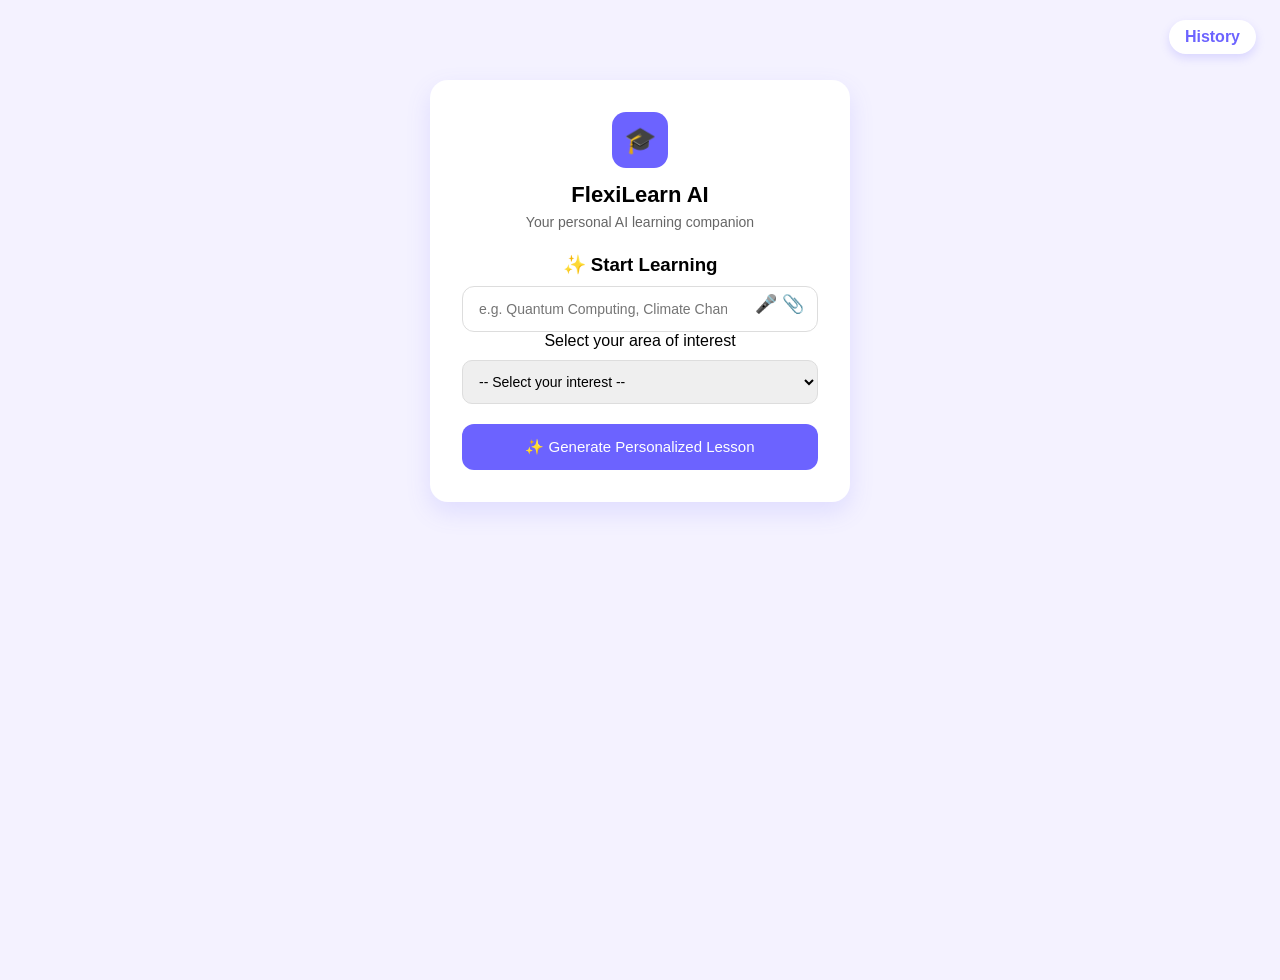
==== frontend/index.html @ 93a75a01 "Initial commit" ====
<!DOCTYPE html>
<html>
<head>
  <title>FlexiLearn AI</title>
  <link rel="stylesheet" href="css/style.css">
</head>
<body>

<!-- Top Right History Button -->

<a href="history.html" class="history-btn">History</a>

<div class="container">

  <!-- Logo -->
  <div class="logo">
    🎓
  </div>

  <h1>FlexiLearn AI</h1>
  <p class="subtitle">Your personal AI learning companion</p>

  <h3 class="section-title">✨ Start Learning</h3>

  <!-- Input Box -->
  <div class="input-wrapper">
  <input
    type="text"
    id="topic"
    placeholder="e.g. Quantum Computing, Climate Change, Machine Learning..."
  />

  <span class="input-icons">
    🎤
    📎
  </span>
</div>


  <!-- Interest -->
  <label>Select your area of interest</label>

<select id="interest" onchange="handleInterestChange()">
  <option value="">-- Select your interest --</option>
  <option value="Cricket">Cricket</option>
  <option value="Football">Football</option>
  <option value="Gaming">Gaming</option>
  <option value="Movies">Movies</option>
  <option value="Music">Music</option>
  <option value="Technology">Technology</option>
  <option value="Others">Others</option>
</select>

<input
  type="text"
  id="customInterest"
  placeholder="Enter your interest..."
  style="display: none; margin-top: 10px;"
/>



  <button onclick="generate()">✨ Generate Personalized Lesson</button>

</div>

<script src="js/main.js"></script>
<script src="js/quiz.js"></script>
</body>

</html>
---- frontend/css/style.css ----
/* RESET */
* {
  box-sizing: border-box;
  margin: 0;
  padding: 0;
}

/* PAGE BACKGROUND */
body {
  font-family: "Segoe UI", sans-serif;
  background: #f4f2ff;   /* flat background, no overlay */
  min-height: 100vh;
}

/* MAIN CARD */
.container {
  width: 420px;
  background: #ffffff;  /* SOLID WHITE */
  margin: 80px auto;
  padding: 32px;
  border-radius: 18px;
  box-shadow: 0 10px 25px rgba(108, 99, 255, 0.15);
  text-align: center;
}


.history-btn {
  position: fixed;
  top: 20px;
  right: 24px;
  background: white;
  color: #6c63ff;
  padding: 8px 16px;
  border-radius: 20px;
  text-decoration: none;
  font-weight: 600;
  box-shadow: 0 4px 10px rgba(108, 99, 255, 0.2);
  z-index: 1000;
}

.history-btn:hover {
  background: #6c63ff;
  color: white;
}


/* LOGO */
.logo {
  width: 56px;
  height: 56px;
  background: #6c63ff;
  border-radius: 14px;
  display: flex;
  align-items: center;
  justify-content: center;
  margin: 0 auto 14px;
  color: white;
  font-size: 26px;
}

/* TITLE */
h1 {
  font-size: 22px;
  margin-bottom: 6px;
}

.subtitle {
  font-size: 14px;
  color: #666;
  margin-bottom: 24px;
}

/* INPUTS */
input, select {
  width: 100%;
  padding: 12px;
  margin-top: 10px;
  border-radius: 10px;
  border: 1px solid #ddd;
  font-size: 14px;
}

/* BUTTON */
button {
  width: 100%;
  margin-top: 20px;
  padding: 14px;
  background: #6c63ff;
  color: white;
  border: none;
  border-radius: 12px;
  font-size: 15px;
  cursor: pointer;
}

button:hover {
  background: #5a52e0;
}

.input-wrapper {
  position: relative;
  width: 100%;
}

.input-wrapper input {
  width: 100%;
  padding: 14px 90px 14px 16px;
  border-radius: 12px;
  border: 1px solid #ddd;
  font-size: 14px;
  outline: none;
}

.input-wrapper input:focus {
  border-color: #6c63ff;
}

.input-icons {
  position: absolute;
  right: 14px;
  top: 50%;
  transform: translateY(-50%);
  display: flex;
  gap: 12px;
  font-size: 18px;
  cursor: pointer;
}

select,
#customInterest {
  width: 100%;
  padding: 12px;
  border-radius: 10px;
  border: 1px solid #ddd;
  font-size: 14px;
}

/* History Page Center Alignment */
.history-container {
  max-width: 500px;
  margin: 100px auto;
  background: white;
  padding: 25px;
  border-radius: 16px;
  text-align: center;
  box-shadow: 0 8px 20px rgba(108, 99, 255, 0.12);
}

#historyList {
  list-style: none;
  padding: 0;
  margin-top: 20px;
}

#historyList li {
  background: #f3f1ff;
  margin: 10px 0;
  padding: 12px;
  border-radius: 10px;
  font-size: 14px;
  color: #3f3d56;
}

/* Quiz Page Center Alignment */
.quiz-container {
  max-width: 500px;
  margin: 100px auto;
  background: white;
  padding: 25px;
  border-radius: 16px;
  text-align: center;
  box-shadow: 0 8px 20px rgba(108, 99, 255, 0.15);
}

/* Question Card */
.question-card {
  background: #6c63ff;
  color: white;
  padding: 15px;
  border-radius: 12px;
  margin-bottom: 20px;
  font-size: 16px;
}

/* Options */
.options-container {
  display: flex;
  flex-direction: column;
  gap: 12px;
}

.option-btn {
  background: white;
  border: 1px solid #ddd;
  padding: 12px;
  border-radius: 10px;
  cursor: pointer;
  text-align: left;
  display: flex;
  justify-content: space-between;
  align-items: center;
  font-size: 14px;
}

/* Correct & Wrong styles */
.option-btn.correct {
  background: #e6fffa;
  border-color: #2ecc71;
  color: #2ecc71;
}

.option-btn.wrong {
  background: #ffecec;
  border-color: #e74c3c;
  color: #e74c3c;
}

/* Icon */
.option-icon {
  font-size: 18px;
}


.nav-buttons {
  display: flex;
  justify-content: space-between;
  margin-top: 20px;
}

.nav-buttons button {
  width: 45%;
}

/* Home button (top-left) */
.home-btn {
  position: fixed;
  top: 20px;
  left: 24px;
  background: white;
  color: #6c63ff;
  padding: 8px 16px;
  border-radius: 20px;
  text-decoration: none;
  font-weight: 600;
  box-shadow: 0 4px 10px rgba(108, 99, 255, 0.2);
  z-index: 1000;
}

.home-btn:hover {
  background: #6c63ff;
  color: white;
}

/* Result buttons */
.result-buttons {
  display: flex;
  justify-content: space-between;
  gap: 15px;
  margin-top: 25px;
}

.result-buttons button {
  flex: 1;
}
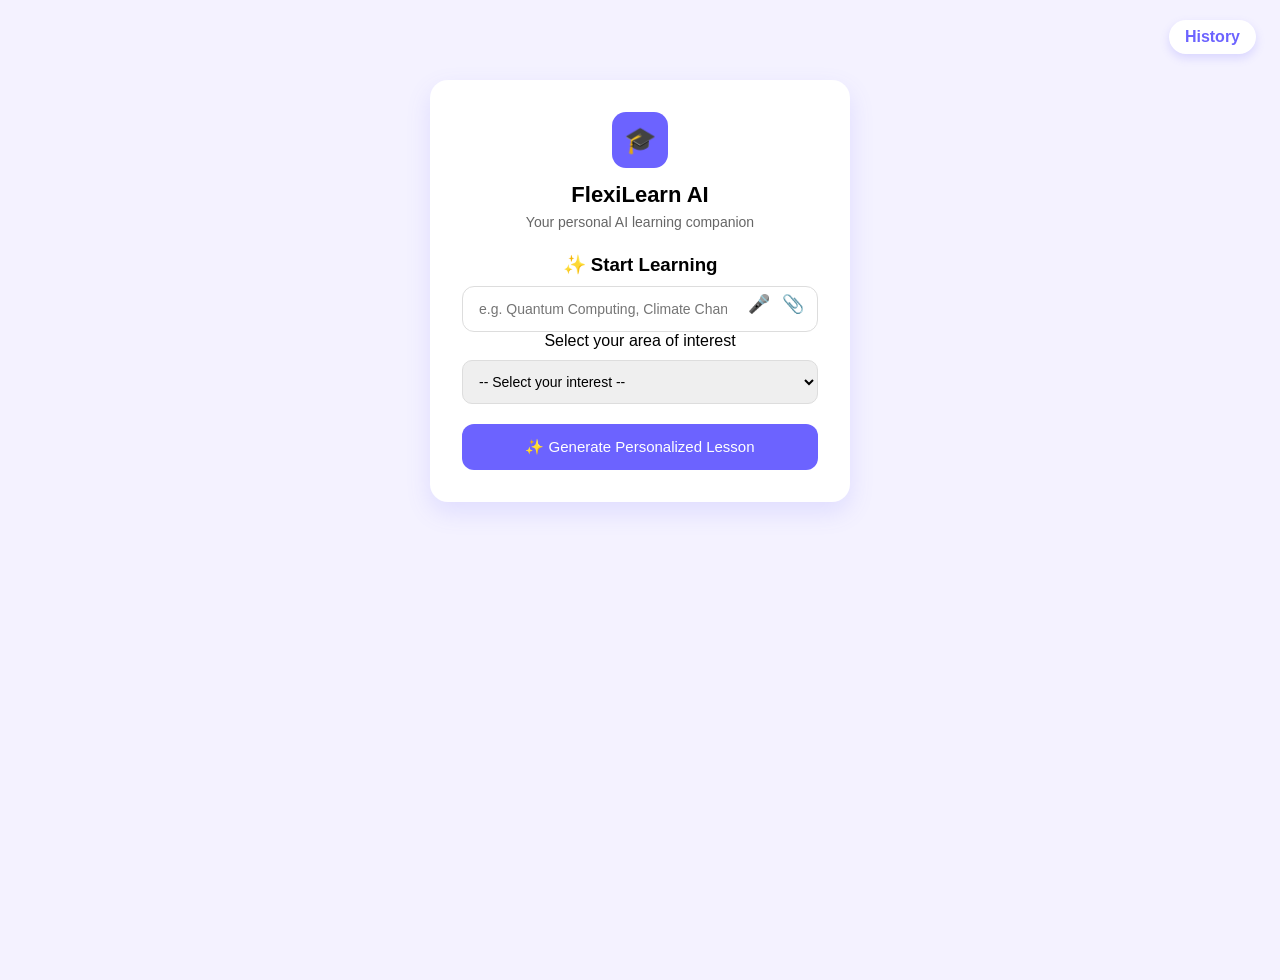
==== commit 34764d8a: "Initial commit" ====
--- a/frontend/index.html
+++ b/frontend/index.html
@@ -1,13 +1,15 @@
 <!DOCTYPE html>
 <html>
 <head>
+  <meta charset="UTF-8">
+  <meta name="viewport" content="width=device-width, initial-scale=1.0">
   <title>FlexiLearn AI</title>
   <link rel="stylesheet" href="css/style.css">
 </head>
 <body>
 
 <!-- Top Right History Button -->
-
+ 
 <a href="history.html" class="history-btn">History</a>
 
 <div class="container">
@@ -24,48 +26,57 @@
 
   <!-- Input Box -->
   <div class="input-wrapper">
+    <input
+      type="text"
+      id="topic"
+      placeholder="e.g. Quantum Computing, Climate Change, Machine Learning..."
+    />
+
+    <!-- ✅ ICONS FIXED (onclick added) -->
+    <span class="input-icons">
+  <span id="voiceIcon">🎤</span>
+  <span id="uploadIcon">📎</span>
+</span>
+
+
+  </div>
+
+  <!-- Hidden file input -->
   <input
-    type="text"
-    id="topic"
-    placeholder="e.g. Quantum Computing, Climate Change, Machine Learning..."
-  />
-
-  <span class="input-icons">
-    🎤
-    📎
-  </span>
-</div>
+  type="file"
+  id="fileInput"
+  accept=".txt,.pdf,.docx,.md,.json,image/*"
+  style="display: none;"
+/>
 
 
   <!-- Interest -->
   <label>Select your area of interest</label>
 
-<select id="interest" onchange="handleInterestChange()">
-  <option value="">-- Select your interest --</option>
-  <option value="Cricket">Cricket</option>
-  <option value="Football">Football</option>
-  <option value="Gaming">Gaming</option>
-  <option value="Movies">Movies</option>
-  <option value="Music">Music</option>
-  <option value="Technology">Technology</option>
-  <option value="Others">Others</option>
-</select>
+  <select id="interest" onchange="handleInterestChange()">
+    <option value="">-- Select your interest --</option>
+    <option value="Cricket">Cricket</option>
+    <option value="Football">Football</option>
+    <option value="Gaming">Gaming</option>
+    <option value="Movies">Movies</option>
+    <option value="Music">Music</option>
+    <option value="Technology">Technology</option>
+    <option value="Others">Others</option>
+  </select>
 
-<input
-  type="text"
-  id="customInterest"
-  placeholder="Enter your interest..."
-  style="display: none; margin-top: 10px;"
-/>
-
-
+  <input
+    type="text"
+    id="customInterest"
+    placeholder="Enter your interest..."
+    style="display: none; margin-top: 10px;"
+  />
 
   <button onclick="generate()">✨ Generate Personalized Lesson</button>
 
 </div>
 
 <script src="js/main.js"></script>
-<script src="js/quiz.js"></script>
+
 </body>
 
 </html>
--- a/frontend/css/style.css
+++ b/frontend/css/style.css
@@ -263,3 +263,206 @@
   flex: 1;
 }
 
+.explanation-box {
+  max-height: none;
+  overflow-y: auto;
+  white-space: pre-wrap;
+}
+
+/* ===== Explanation Page Styling ===== */
+
+.explanation-container {
+  background: #f7f5ff;
+  padding: 25px;
+  border-radius: 12px;
+  margin: 20px 0;
+  box-shadow: 0 8px 20px rgba(0,0,0,0.08);
+}
+
+.explanation-text {
+  font-size: 17px;
+  line-height: 1.8;
+  color: #333;
+  white-space: pre-wrap;   /* MOST IMPORTANT */
+}
+
+.action-buttons {
+  display: flex;
+  gap: 15px;
+  margin: 20px 0;
+}
+
+.back-home {
+  align-self: center;
+  text-decoration: none;
+  color: #5a4fcf;
+  font-weight: 600;
+}
+
+.explore-box {
+  margin-top: 30px;
+  padding: 20px;
+  background: #edeaff;
+  border-radius: 12px;
+}
+
+.explore-box textarea {
+  width: 100%;
+  min-height: 90px;
+  padding: 10px;
+  margin-top: 10px;
+  border-radius: 8px;
+  border: 1px solid #ccc;
+}
+
+.followup-answer {
+  margin-top: 15px;
+  font-size: 15px;
+  line-height: 1.6;
+  white-space: pre-wrap;
+}
+
+.followup-answer {
+  margin-top: 15px;
+  padding: 15px;
+  background: #f5f6ff;
+  border-left: 4px solid #6a5acd;
+  border-radius: 8px;
+  color: #333;
+  line-height: 1.6;
+  white-space: pre-wrap; /* VERY IMPORTANT */
+}
+
+.voice-controls {
+  display: flex;
+  gap: 10px;
+  margin-bottom: 15px;
+}
+
+.voice-controls button {
+  background: #5a4fcf;
+  color: white;
+  border: none;
+  padding: 8px 14px;
+  border-radius: 8px;
+  cursor: pointer;
+  font-size: 14px;
+}
+
+.voice-controls button:hover {
+  background: #473bb3;
+}
+
+
+.video-box {
+  margin-top: 30px;
+  padding: 20px;
+  background: #f0edff;
+  border-radius: 14px;
+}
+
+.video-screen {
+  height: 220px;
+  background: linear-gradient(135deg, #5a4fcf, #7b6cff);
+  border-radius: 12px;
+  display: flex;
+  align-items: center;
+  justify-content: center;
+  color: white;
+  font-size: 18px;
+  text-align: center;
+  padding: 20px;
+  animation: fadeIn 0.5s ease-in;
+}
+
+@keyframes fadeIn {
+  from { opacity: 0; transform: scale(0.98); }
+  to { opacity: 1; transform: scale(1); }
+}
+
+
+.video-box {
+  margin-top: 30px;
+  padding: 20px;
+  background: #f0edff;
+  border-radius: 14px;
+}
+
+.video-screen {
+  height: 260px;
+  background: #ffffff;
+  border-radius: 12px;
+  display: flex;
+  flex-direction: column;
+  align-items: center;
+  justify-content: center;
+  overflow: hidden;
+  box-shadow: inset 0 0 10px rgba(0,0,0,0.05);
+}
+
+.video-screen img {
+  max-height: 140px;
+  margin-bottom: 12px;
+  animation: fadeIn 0.6s ease-in-out;
+}
+
+#videoCaption {
+  font-size: 16px;
+  text-align: center;
+  padding: 0 15px;
+  animation: fadeIn 0.6s ease-in-out;
+}
+
+.video-controls {
+  margin-top: 15px;
+  display: flex;
+  gap: 12px;
+}
+
+@keyframes fadeIn {
+  from { opacity: 0; transform: translateY(10px); }
+  to { opacity: 1; transform: translateY(0); }
+}
+
+
+/* 🎥 Animated Explanation Screen */
+.animation-screen {
+  margin-top: 20px;
+  padding: 20px;
+  background: #f3e8ff;
+  border-radius: 14px;
+  min-height: 120px;
+  font-size: 18px;
+  font-weight: 500;
+  text-align: center;
+  animation: fadeIn 0.8s ease-in-out;
+}
+
+.video-controls {
+  margin-top: 15px;
+}
+
+.video-controls button {
+  margin-right: 10px;
+  padding: 8px 16px;
+  border-radius: 8px;
+  background-color: #6a0dad;
+  color: white;
+  border: none;
+  cursor: pointer;
+}
+
+.video-controls button:hover {
+  opacity: 0.9;
+}
+
+@keyframes fadeIn {
+  from {
+    opacity: 0;
+    transform: translateY(10px);
+  }
+  to {
+    opacity: 1;
+    transform: translateY(0);
+  }
+}
